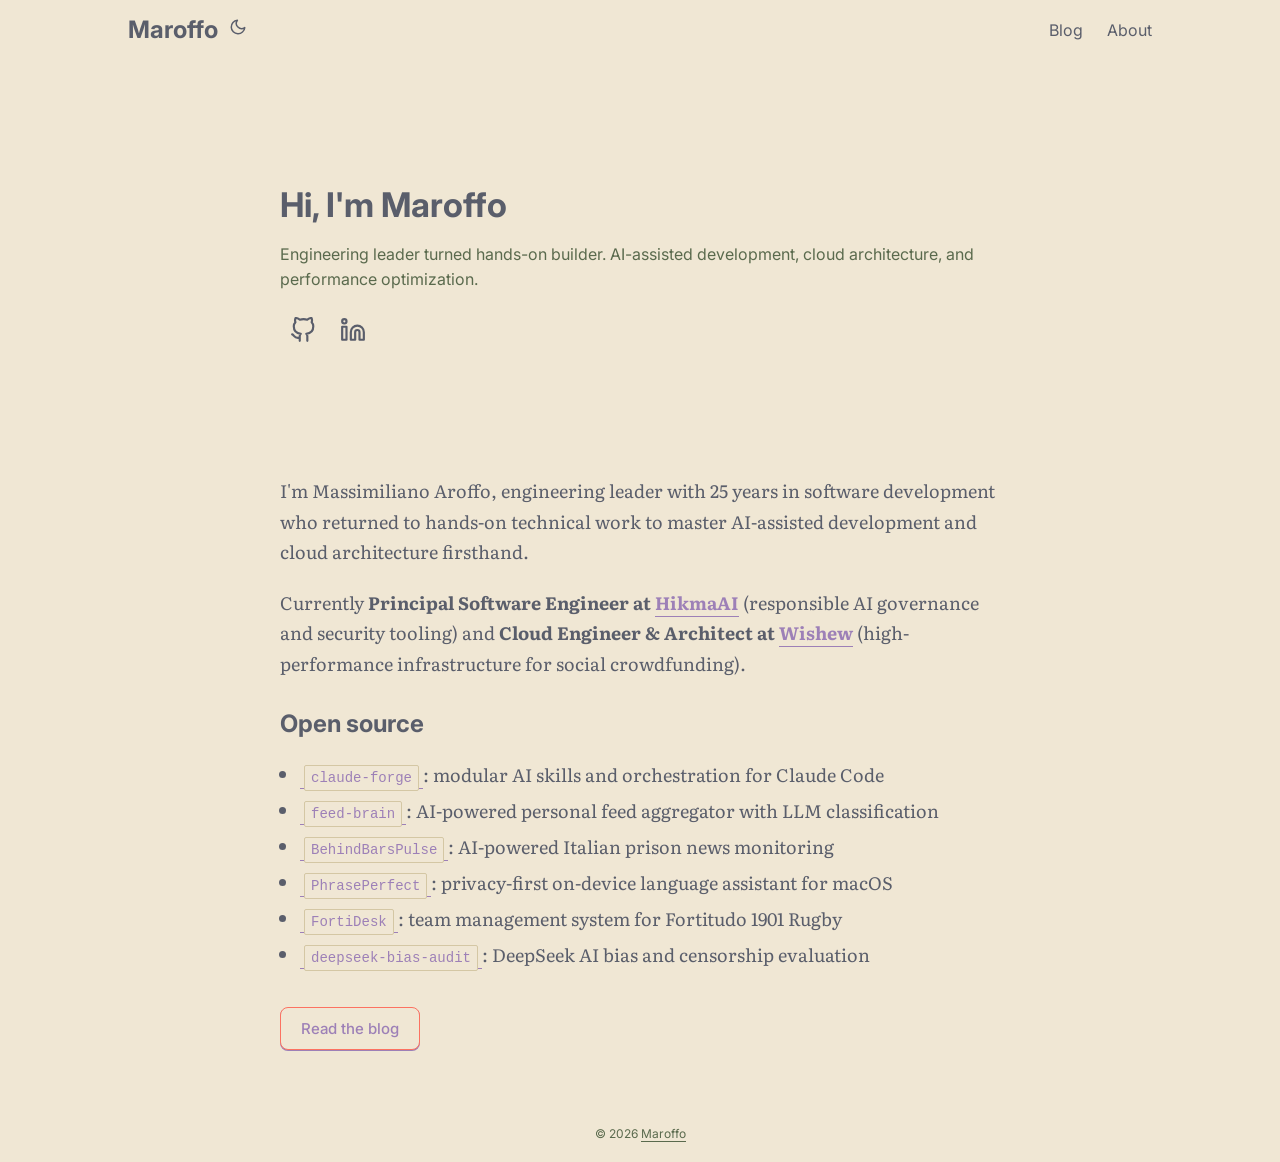
==== index.html @ bd8df7d0 "feat: add landing page with Nur palette and PaperMod style Single-page homepage with bio, open sourc" ====
<!DOCTYPE html>
<html lang="en" dir="auto" data-theme="auto">

<head>
    <meta charset="utf-8">
    <meta http-equiv="X-UA-Compatible" content="IE=edge">
    <meta name="viewport" content="width=device-width, initial-scale=1, shrink-to-fit=no">
    <title>Massimiliano Aroffo</title>
    <meta name="description" content="Engineering leader turned hands-on builder. AI-assisted development, cloud architecture, performance optimization.">
    <meta name="author" content="Maroffo">
    <link rel="canonical" href="https://maroffo.github.io/">
    <meta name="theme-color" content="#23272b">
    <link rel="preconnect" href="https://fonts.googleapis.com">
    <link rel="preconnect" href="https://fonts.gstatic.com" crossorigin>
    <link href="https://fonts.googleapis.com/css2?family=Inter:wght@400;500;700&family=Literata:ital,wght@0,400;0,700;1,400&display=swap" rel="stylesheet">
    <noscript>
        <style>
            #theme-toggle { display: none; }
            @media (prefers-color-scheme: dark) {
                :root {
                    --theme: #23272b; --entry: #1d2024; --primary: #e2dbc4;
                    --secondary: #6e7f5c; --tertiary: #3a4540; --content: #e2dbc4;
                    --code-bg: #1d2024; --border: #3a4540;
                    --nur-accent: #fc7261; --nur-link: #9d80b7; --nur-link-hover: #6fa3d2;
                    color-scheme: dark;
                }
                .list { background: var(--theme); }
            }
        </style>
    </noscript>
    <script>
        if (localStorage.getItem("pref-theme") === "dark") {
            document.querySelector("html").dataset.theme = 'dark';
        } else if (localStorage.getItem("pref-theme") === "light") {
            document.querySelector("html").dataset.theme = 'light';
        } else if (window.matchMedia('(prefers-color-scheme: dark)').matches) {
            document.querySelector("html").dataset.theme = 'dark';
        } else {
            document.querySelector("html").dataset.theme = 'light';
        }
    </script>
    <style>
        :root {
            --gap: 24px; --content-gap: 20px; --nav-width: 1024px; --main-width: 720px;
            --header-height: 60px; --footer-height: 60px; --radius: 8px;
            --theme: #f0e7d4; --entry: #f0e7d4; --primary: #5a5e6b;
            --secondary: #5a6a4d; --tertiary: #d4c7a4; --content: #5a5e6b;
            --code-bg: #f0e7d4; --border: #d4c7a4;
            --nur-accent: #fc7261; --nur-link: #9d80b7; --nur-link-hover: #6fa3d2;
            --nur-selection: #8ebdb6;
            color-scheme: light;
        }
        :root[data-theme="dark"] {
            --theme: #23272b; --entry: #1d2024; --primary: #e2dbc4;
            --secondary: #6e7f5c; --tertiary: #3a4540; --content: #e2dbc4;
            --code-bg: #1d2024; --border: #3a4540;
            --nur-accent: #fc7261; --nur-link: #9d80b7; --nur-link-hover: #6fa3d2;
            --nur-selection: #8ebdb6;
            color-scheme: dark;
        }
        ::selection { background: var(--nur-selection); color: var(--primary); }
        *, ::after, ::before { box-sizing: border-box; }
        html { -webkit-tap-highlight-color: transparent; overflow-y: scroll; }
        a, button, body, h1, h2, h3, h4, h5, h6 { color: var(--primary); }
        body {
            font-family: 'Inter', -apple-system, BlinkMacSystemFont, 'Segoe UI', Roboto, Oxygen, Ubuntu, Cantarell, 'Helvetica Neue', sans-serif;
            font-size: 18px; line-height: 1.6; word-break: break-word;
            background: var(--theme); margin: 0;
        }
        a { text-decoration: none; }
        ul { padding: 0; margin: 0; list-style: none; }

        /* Header / Nav */
        .header { }
        .nav {
            display: flex; flex-wrap: wrap; justify-content: space-between;
            max-width: calc(var(--nav-width) + var(--gap) * 2);
            margin-inline-start: auto; margin-inline-end: auto;
            line-height: var(--header-height);
        }
        .nav a { display: block; }
        .logo, #menu { display: flex; margin: auto var(--gap); }
        .logo { flex-wrap: inherit; }
        .logo a { font-size: 24px; font-weight: 700; }
        .logo-switches { display: inline-flex; margin: auto 4px; flex-wrap: inherit; }
        button#theme-toggle {
            font-size: 26px; margin: auto 4px; padding: 0;
            font: inherit; background: 0 0; border: 0; cursor: pointer;
        }
        #theme-toggle:focus { outline: 0; }
        [data-theme="dark"] #moon { display: none; }
        [data-theme="light"] #sun { display: none; }
        #menu { list-style: none; word-break: keep-all; overflow-x: auto; white-space: nowrap; }
        #menu li + li { margin-inline-start: var(--gap); }
        #menu a { font-size: 16px; }
        #menu .active { font-weight: 500; border-bottom: 2px solid var(--nur-accent); }

        /* Main */
        .main {
            position: relative;
            min-height: calc(100vh - var(--header-height) - var(--footer-height));
            max-width: calc(var(--main-width) + var(--gap) * 2);
            margin: auto; padding: var(--gap);
        }

        /* Profile (home-info style) */
        .first-entry {
            position: relative; display: flex; flex-direction: column;
            justify-content: center; min-height: 320px;
            margin: var(--gap) 0 calc(var(--gap) * 2);
        }
        .first-entry .entry-header h1 {
            font-size: 34px; line-height: 1.3; margin: 0;
        }
        .first-entry .entry-content {
            margin: 14px 0; font-size: 16px; color: var(--secondary);
        }
        .first-entry .entry-footer { font-size: 14px; }

        /* Post content (about section) */
        .post-content {
            font-family: 'Literata', Georgia, 'Times New Roman', serif;
            color: var(--content); margin: 30px 0; line-height: 1.7;
        }
        .post-content h3 {
            font-family: 'Inter', -apple-system, BlinkMacSystemFont, 'Segoe UI', Roboto, sans-serif;
            font-size: 24px; margin: 24px 0 16px;
        }
        .post-content p { margin-bottom: var(--content-gap); }
        .post-content ul { padding-inline-start: 20px; margin-bottom: var(--content-gap); list-style: disc; }
        .post-content li { margin-top: 5px; }
        .post-content a { color: var(--nur-link); box-shadow: 0 1px; }
        .post-content a:hover { color: var(--nur-link-hover); }
        .post-content strong { color: var(--primary); }
        .post-content code {
            margin: auto 4px; padding: 4px 6px; font-size: .78em;
            background: var(--code-bg); border-radius: 2px; border: 1px solid var(--border);
        }

        /* Social icons */
        .social-icons a { display: inline-flex; padding: 10px; }
        .social-icons a svg { height: 26px; width: 26px; }
        .social-icons a:hover svg { fill: var(--nur-accent); }

        /* Blog link button */
        .blog-button {
            display: inline-block; margin-top: 1rem;
            font-family: 'Inter', sans-serif; font-weight: 500; font-size: 15px;
            color: var(--nur-accent); background: var(--entry);
            border: 1px solid var(--nur-accent); border-radius: var(--radius);
            padding: 8px 20px; transition: background .2s, color .2s;
        }
        .blog-button:hover { background: var(--nur-accent); color: #fff; }

        /* Footer */
        .footer {
            font-size: 12px; color: var(--secondary);
            max-width: calc(var(--main-width) + var(--gap) * 2);
            margin: auto; padding: calc((var(--footer-height) - var(--gap)) / 2) var(--gap);
            text-align: center; line-height: 24px;
        }
        .footer span { margin-inline-start: 1px; margin-inline-end: 1px; }
        .footer a { color: inherit; border-bottom: 1px solid var(--secondary); }
        .footer a:hover { color: var(--nur-link-hover); border-bottom-color: var(--primary); }

        /* Scrollbar */
        ::-webkit-scrollbar-track { background: 0 0; }
        ::-webkit-scrollbar-thumb {
            background: var(--tertiary); border: 5px solid var(--theme); border-radius: var(--radius);
        }
        ::-webkit-scrollbar-thumb:hover { background: var(--secondary); }

        /* Mobile */
        @media screen and (max-width: 768px) {
            :root { --gap: 14px; }
            .first-entry { min-height: 260px; }
        }
    </style>
</head>

<body class="list" id="top">
    <header class="header">
        <nav class="nav">
            <div class="logo">
                <a href="/" accesskey="h" title="Maroffo (Alt + H)">Maroffo</a>
                <div class="logo-switches">
                    <button id="theme-toggle" accesskey="t" title="(Alt + T)" aria-label="Toggle theme">
                        <svg id="moon" xmlns="http://www.w3.org/2000/svg" width="24" height="18" viewBox="0 0 24 24"
                            fill="none" stroke="currentColor" stroke-width="2" stroke-linecap="round" stroke-linejoin="round">
                            <path d="M21 12.79A9 9 0 1 1 11.21 3 7 7 0 0 0 21 12.79z"></path>
                        </svg>
                        <svg id="sun" xmlns="http://www.w3.org/2000/svg" width="24" height="18" viewBox="0 0 24 24"
                            fill="none" stroke="currentColor" stroke-width="2" stroke-linecap="round" stroke-linejoin="round">
                            <circle cx="12" cy="12" r="5"></circle>
                            <line x1="12" y1="1" x2="12" y2="3"></line>
                            <line x1="12" y1="21" x2="12" y2="23"></line>
                            <line x1="4.22" y1="4.22" x2="5.64" y2="5.64"></line>
                            <line x1="18.36" y1="18.36" x2="19.78" y2="19.78"></line>
                            <line x1="1" y1="12" x2="3" y2="12"></line>
                            <line x1="21" y1="12" x2="23" y2="12"></line>
                            <line x1="4.22" y1="19.78" x2="5.64" y2="18.36"></line>
                            <line x1="18.36" y1="5.64" x2="19.78" y2="4.22"></line>
                        </svg>
                    </button>
                </div>
            </div>
            <ul id="menu">
                <li>
                    <a href="/blog/" title="Blog">
                        <span>Blog</span>
                    </a>
                </li>
                <li>
                    <a href="/blog/about/" title="About">
                        <span>About</span>
                    </a>
                </li>
            </ul>
        </nav>
    </header>

    <main class="main">
        <article class="first-entry home-info">
            <header class="entry-header">
                <h1>Hi, I'm Maroffo</h1>
            </header>
            <div class="entry-content">
                Engineering leader turned hands-on builder. AI-assisted development, cloud architecture, and performance optimization.
            </div>
            <footer class="entry-footer">
                <div class="social-icons">
                    <a href="https://github.com/maroffo" target="_blank" rel="noopener noreferrer me" title="GitHub">
                        <svg xmlns="http://www.w3.org/2000/svg" viewBox="0 0 24 24" fill="none" stroke="currentColor"
                            stroke-width="2" stroke-linecap="round" stroke-linejoin="round">
                            <path d="M9 19c-5 1.5-5-2.5-7-3m14 6v-3.87a3.37 3.37 0 0 0-.94-2.61c3.14-.35 6.44-1.54 6.44-7A5.44 5.44 0 0 0 20 4.77 5.07 5.07 0 0 0 19.91 1S18.73.65 16 2.48a13.38 13.38 0 0 0-7 0C6.27.65 5.09 1 5.09 1A5.07 5.07 0 0 0 5 4.77a5.44 5.44 0 0 0-1.5 3.78c0 5.42 3.3 6.61 6.44 7A3.37 3.37 0 0 0 9 18.13V22"></path>
                        </svg>
                    </a>
                    <a href="https://www.linkedin.com/in/maroffo/" target="_blank" rel="noopener noreferrer me" title="LinkedIn">
                        <svg xmlns="http://www.w3.org/2000/svg" viewBox="0 0 24 24" fill="none" stroke="currentColor"
                            stroke-width="2" stroke-linecap="round" stroke-linejoin="round">
                            <path d="M16 8a6 6 0 0 1 6 6v7h-4v-7a2 2 0 0 0-2-2 2 2 0 0 0-2 2v7h-4v-7a6 6 0 0 1 6-6z"></path>
                            <rect x="2" y="9" width="4" height="12"></rect>
                            <circle cx="4" cy="4" r="2"></circle>
                        </svg>
                    </a>
                </div>
            </footer>
        </article>

        <div class="post-content">
            <p>I'm Massimiliano Aroffo, engineering leader with 25 years in software development who returned to hands-on technical work to master AI-assisted development and cloud architecture firsthand.</p>

            <p>Currently <strong>Principal Software Engineer at <a href="https://hikmaai.io/">HikmaAI</a></strong> (responsible AI governance and security tooling) and <strong>Cloud Engineer &amp; Architect at <a href="https://wishew.com/">Wishew</a></strong> (high-performance infrastructure for social crowdfunding).</p>

            <h3>Open source</h3>
            <ul>
                <li><a href="https://github.com/maroffo/claude-forge"><code>claude-forge</code></a>: modular AI skills and orchestration for Claude Code</li>
                <li><a href="https://github.com/maroffo/feed-brain"><code>feed-brain</code></a>: AI-powered personal feed aggregator with LLM classification</li>
                <li><a href="https://github.com/maroffo/behindbarspulse"><code>BehindBarsPulse</code></a>: AI-powered Italian prison news monitoring</li>
                <li><a href="https://github.com/maroffo/PhrasePerfect"><code>PhrasePerfect</code></a>: privacy-first on-device language assistant for macOS</li>
                <li><a href="https://github.com/maroffo/FortiDesk"><code>FortiDesk</code></a>: team management system for Fortitudo 1901 Rugby</li>
                <li><a href="https://github.com/maroffo/deepseek-bias-audit"><code>deepseek-bias-audit</code></a>: DeepSeek AI bias and censorship evaluation</li>
            </ul>

            <a href="/blog/" class="blog-button">Read the blog</a>
        </div>
    </main>

    <footer class="footer">
        <span>&copy; 2026 <a href="/">Maroffo</a></span>
    </footer>

    <script>
        document.getElementById("theme-toggle").addEventListener("click", () => {
            const html = document.querySelector("html");
            if (html.dataset.theme === "dark") {
                html.dataset.theme = 'light';
                localStorage.setItem("pref-theme", 'light');
            } else {
                html.dataset.theme = 'dark';
                localStorage.setItem("pref-theme", 'dark');
            }
        });
    </script>
</body>
</html>
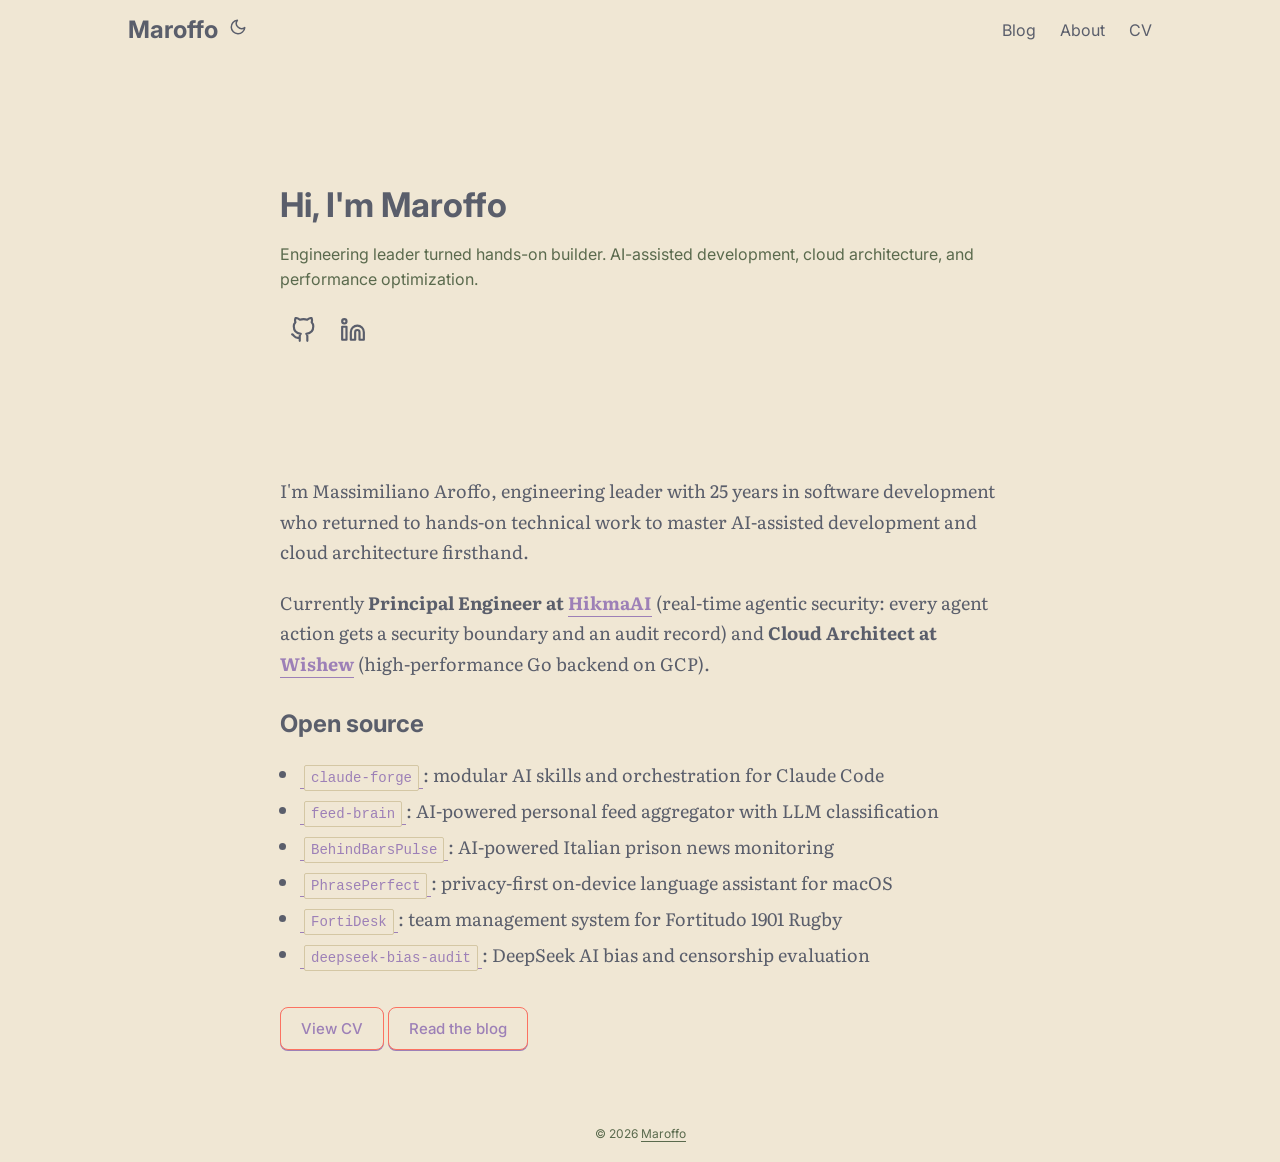
==== commit 5ea803a8: "feat: add public CV page and PDF, link from landing - New /cv/ page (Nur-styled) generated from cv/c" ====
--- a/index.html
+++ b/index.html
@@ -215,6 +215,11 @@
                         <span>About</span>
                     </a>
                 </li>
+                <li>
+                    <a href="/cv/" title="CV">
+                        <span>CV</span>
+                    </a>
+                </li>
             </ul>
         </nav>
     </header>
@@ -250,7 +255,7 @@
         <div class="post-content">
             <p>I'm Massimiliano Aroffo, engineering leader with 25 years in software development who returned to hands-on technical work to master AI-assisted development and cloud architecture firsthand.</p>
 
-            <p>Currently <strong>Principal Software Engineer at <a href="https://hikmaai.io/">HikmaAI</a></strong> (responsible AI governance and security tooling) and <strong>Cloud Engineer &amp; Architect at <a href="https://wishew.com/">Wishew</a></strong> (high-performance infrastructure for social crowdfunding).</p>
+            <p>Currently <strong>Principal Engineer at <a href="https://hikmaai.io/">HikmaAI</a></strong> (real-time agentic security: every agent action gets a security boundary and an audit record) and <strong>Cloud Architect at <a href="https://wishew.com/">Wishew</a></strong> (high-performance Go backend on GCP).</p>
 
             <h3>Open source</h3>
             <ul>
@@ -262,6 +267,7 @@
                 <li><a href="https://github.com/maroffo/deepseek-bias-audit"><code>deepseek-bias-audit</code></a>: DeepSeek AI bias and censorship evaluation</li>
             </ul>
 
+            <a href="/cv/" class="blog-button">View CV</a>
             <a href="/blog/" class="blog-button">Read the blog</a>
         </div>
     </main>
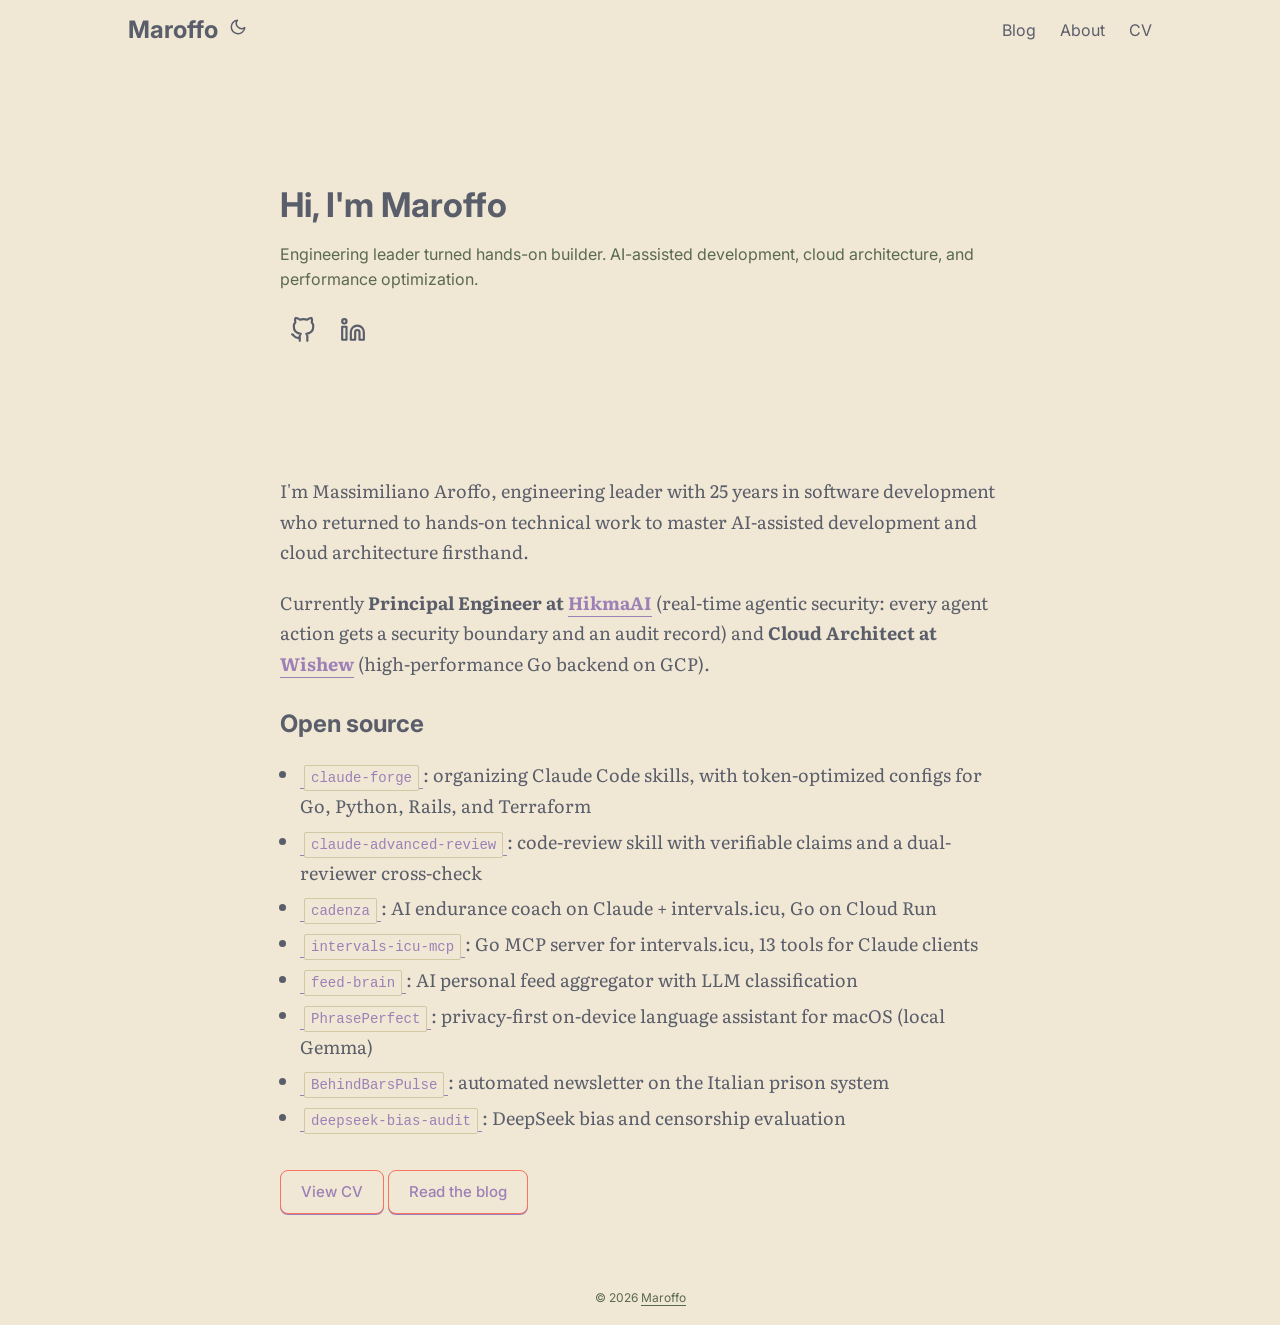
==== commit c6ddfe6b: "feat: refresh homepage open-source list and positioning - Curate the open-source list to the notewor" ====
--- a/index.html
+++ b/index.html
@@ -259,12 +259,14 @@
 
             <h3>Open source</h3>
             <ul>
-                <li><a href="https://github.com/maroffo/claude-forge"><code>claude-forge</code></a>: modular AI skills and orchestration for Claude Code</li>
-                <li><a href="https://github.com/maroffo/feed-brain"><code>feed-brain</code></a>: AI-powered personal feed aggregator with LLM classification</li>
-                <li><a href="https://github.com/maroffo/behindbarspulse"><code>BehindBarsPulse</code></a>: AI-powered Italian prison news monitoring</li>
-                <li><a href="https://github.com/maroffo/PhrasePerfect"><code>PhrasePerfect</code></a>: privacy-first on-device language assistant for macOS</li>
-                <li><a href="https://github.com/maroffo/FortiDesk"><code>FortiDesk</code></a>: team management system for Fortitudo 1901 Rugby</li>
-                <li><a href="https://github.com/maroffo/deepseek-bias-audit"><code>deepseek-bias-audit</code></a>: DeepSeek AI bias and censorship evaluation</li>
+                <li><a href="https://github.com/maroffo/claude-forge"><code>claude-forge</code></a>: organizing Claude Code skills, with token-optimized configs for Go, Python, Rails, and Terraform</li>
+                <li><a href="https://github.com/maroffo/claude-advanced-review"><code>claude-advanced-review</code></a>: code-review skill with verifiable claims and a dual-reviewer cross-check</li>
+                <li><a href="https://github.com/maroffo/cadenza"><code>cadenza</code></a>: AI endurance coach on Claude + intervals.icu, Go on Cloud Run</li>
+                <li><a href="https://github.com/maroffo/intervals-icu-mcp"><code>intervals-icu-mcp</code></a>: Go MCP server for intervals.icu, 13 tools for Claude clients</li>
+                <li><a href="https://github.com/maroffo/feed-brain"><code>feed-brain</code></a>: AI personal feed aggregator with LLM classification</li>
+                <li><a href="https://github.com/maroffo/PhrasePerfect"><code>PhrasePerfect</code></a>: privacy-first on-device language assistant for macOS (local Gemma)</li>
+                <li><a href="https://github.com/maroffo/BehindBarsPulse"><code>BehindBarsPulse</code></a>: automated newsletter on the Italian prison system</li>
+                <li><a href="https://github.com/maroffo/deepseek-bias-audit"><code>deepseek-bias-audit</code></a>: DeepSeek bias and censorship evaluation</li>
             </ul>
 
             <a href="/cv/" class="blog-button">View CV</a>
